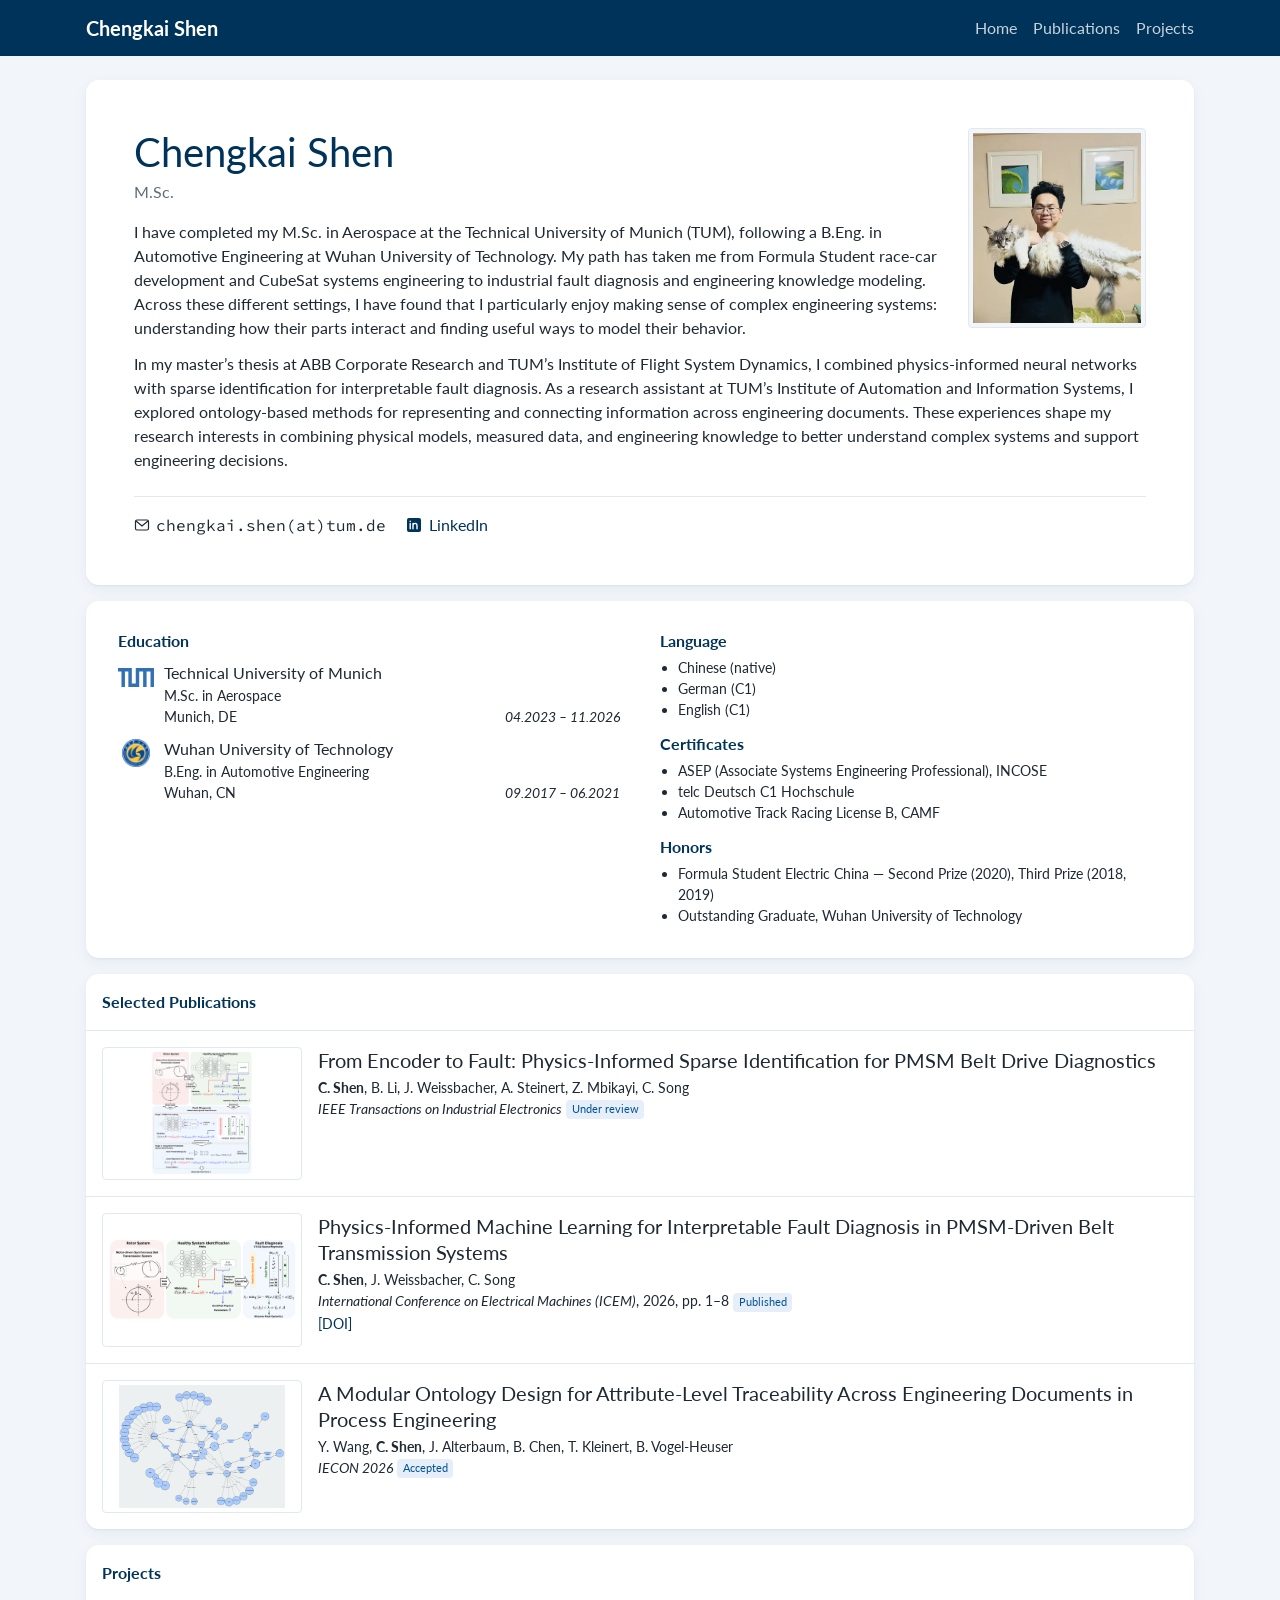
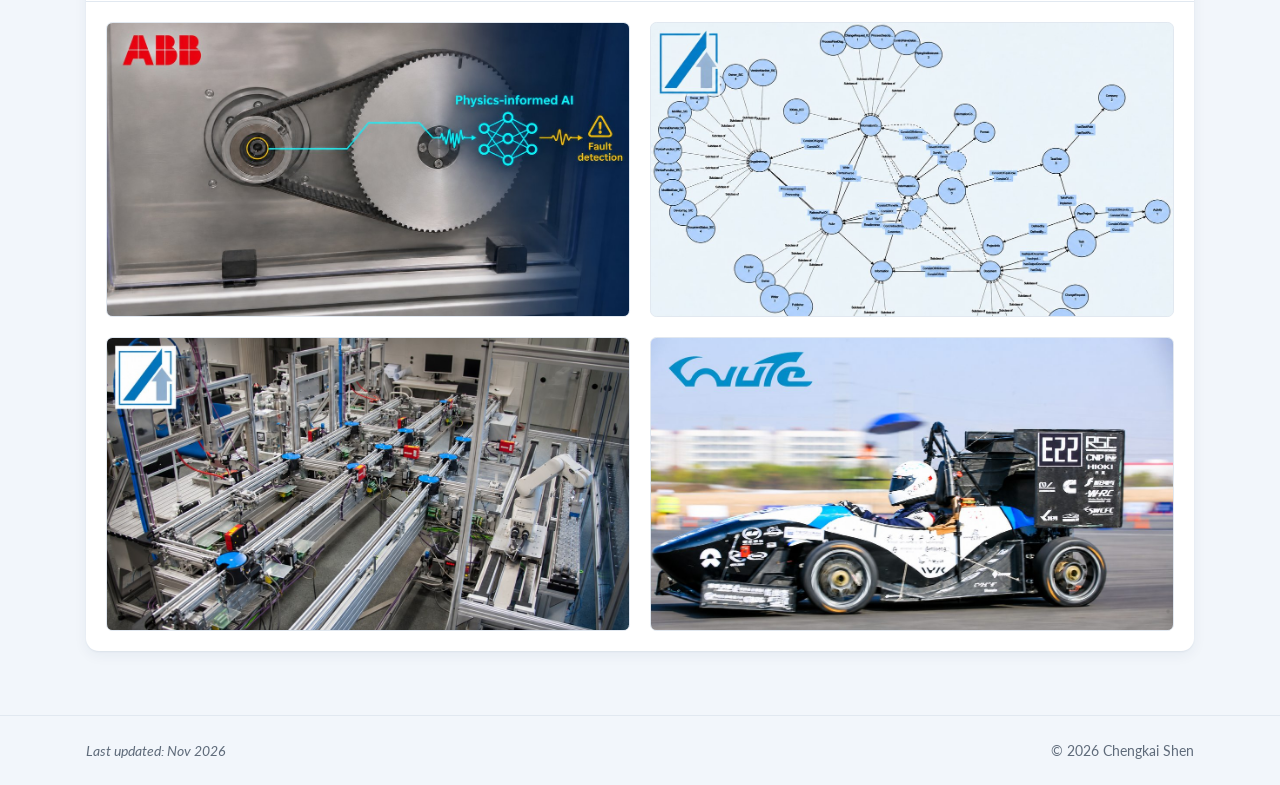
==== index.html @ e158a367 "Launch website" ====
<!DOCTYPE html>
<html lang="en">
<head>
  <meta charset="utf-8">
  <meta name="viewport" content="width=device-width, initial-scale=1">
  <meta name="color-scheme" content="light dark">
  <title>Chengkai Shen</title>
  <meta name="description" content="Chengkai Shen — M.Sc. in Aerospace, Technical University of Munich. Physics-informed machine learning, fault diagnosis, and engineering knowledge modeling.">
  <link rel="preconnect" href="https://fonts.googleapis.com">
  <link rel="preconnect" href="https://fonts.gstatic.com" crossorigin>
  <link href="https://fonts.googleapis.com/css2?family=Lato:ital,wght@0,400;0,700;1,400&family=Source+Code+Pro:wght@400&display=swap" rel="stylesheet">
  <link rel="stylesheet" href="style.css">
</head>
<body>

  <!-- Navigation -->
  <nav class="navbar">
    <div class="container navbar-inner">
      <a class="brand" href="#top">Chengkai Shen</a>
      <div class="nav-links">
        <a href="#top">Home</a>
        <a href="#publications">Publications</a>
        <a href="#projects">Projects</a>
      </div>
    </div>
  </nav>

  <main class="container" id="top">

    <!-- 1. Profile -->
    <section class="card profile">
      <img class="portrait" src="images/Profile.jpg" alt="Portrait of Chengkai Shen">

      <div class="name-row">
        <h1>Chengkai Shen</h1>
        <img class="avatar-mobile" src="images/Profile.jpg" alt="Portrait of Chengkai Shen">
      </div>
      <div class="position">M.Sc.</div>

      <div class="bio">
        <p>I have completed my M.Sc. in Aerospace at the Technical University of Munich (TUM), following a B.Eng. in Automotive Engineering at Wuhan University of Technology. My path has taken me from Formula Student race-car development and CubeSat systems engineering to industrial fault diagnosis and engineering knowledge modeling. Across these different settings, I have found that I particularly enjoy making sense of complex engineering systems: understanding how their parts interact and finding useful ways to model their behavior.</p>
        <p>In my master’s thesis at ABB Corporate Research and TUM’s Institute of Flight System Dynamics, I combined physics-informed neural networks with sparse identification for interpretable fault diagnosis. As a research assistant at TUM’s Institute of Automation and Information Systems, I explored ontology-based methods for representing and connecting information across engineering documents. These experiences shape my research interests in combining physical models, measured data, and engineering knowledge to better understand complex systems and support engineering decisions.</p>
      </div>


      <hr>

      <div class="contact-row" id="contact">
        <span class="contact-item">
          <svg class="icon" viewBox="0 0 16 16" aria-hidden="true"><rect x="1.5" y="3" width="13" height="10" rx="1.5" fill="none" stroke="currentColor" stroke-width="1.2"/><path d="M2 4l6 5 6-5" fill="none" stroke="currentColor" stroke-width="1.2"/></svg>
          <span class="mono">chengkai.shen(at)tum.de</span>
        </span>
        <a class="contact-item" href="https://www.linkedin.com/in/chengkai-shen-230096283" target="_blank" rel="noopener">
          <svg class="icon" viewBox="0 0 16 16" aria-hidden="true"><rect x="1" y="1" width="14" height="14" rx="2" fill="currentColor"/><path d="M4.2 6.5v5.3M4.2 4.3v.1M7 11.8V6.5M7 8.8c0-1.3.9-2.4 2.1-2.4 1.2 0 1.9.8 1.9 2.3v3.1" fill="none" stroke="var(--card)" stroke-width="1.4" stroke-linecap="round"/></svg>
          LinkedIn
        </a>
      </div>
    </section>

    <!-- 2. Education / Certificates / Honors -->
    <section class="card info">
      <div class="info-columns">

        <div class="info-block info-edu">
          <h6>Education</h6>
          <ul class="entries">
            <li class="edu-entry">
              <img class="logo" src="images/Logo_of_the_Technical_University_of_Munich.svg" alt="TUM logo">
              <div class="edu-body">
                <div>Technical University of Munich</div>
                <div class="small">M.Sc. in Aerospace</div>
                <div class="small meta"><span>Munich, DE</span><em>04.2023 – 11.2026</em></div>
              </div>
            </li>
            <li class="edu-entry">
              <img class="logo" src="images/Wuhan_University_of_Technology_logo.svg.webp" alt="WHUT logo">
              <div class="edu-body">
                <div>Wuhan University of Technology</div>
                <div class="small">B.Eng. in Automotive Engineering</div>
                <div class="small meta"><span>Wuhan, CN</span><em>09.2017 – 06.2021</em></div>
              </div>
            </li>
          </ul>
        </div>

        <div class="info-side">
          <div class="info-block">
            <h6>Language</h6>
            <ul class="awards small">
              <li><span>Chinese (native)</span></li>
              <li><span>German (C1)</span></li>
              <li><span>English (C1)</span></li>
            </ul>
          </div>

          <div class="info-block">
            <h6>Certificates</h6>
            <ul class="awards small">
              <li><span>ASEP (Associate Systems Engineering Professional), INCOSE</span></li>
              <li><span>telc Deutsch C1 Hochschule</span></li>
              <li><span>Automotive Track Racing License B, CAMF</span></li>
            </ul>
          </div>

          <div class="info-block">
            <h6>Honors</h6>
            <ul class="awards small">
              <li><span>Formula Student Electric China — Second Prize (2020), Third Prize (2018, 2019)</span></li>
              <li><span>Outstanding Graduate, Wuhan University of Technology</span></li>
            </ul>
          </div>
        </div>

      </div>
    </section>

    <!-- 3. Selected Publications (source: CV, 2026-11-06) -->
    <section class="card list-card" id="publications">
      <h6 class="card-title">Selected Publications</h6>

      <article class="item">
        <a class="thumb thumb-img" href="images/PIMLproject_workflow_theta_TIE.png" target="_blank" rel="noopener"><img src="images/PIMLproject_workflow_theta_TIE.png" alt="Workflow figure of the TIE paper" loading="lazy"></a>
        <div class="item-body">
          <h5>From Encoder to Fault: Physics-Informed Sparse Identification for PMSM Belt Drive Diagnostics</h5>
          <p class="small"><strong>C. Shen</strong>, B. Li, J. Weissbacher, A. Steinert, Z. Mbikayi, C. Song</p>
          <p class="small"><em>IEEE Transactions on Industrial Electronics</em> <span class="badge">Under review</span></p>
        </div>
      </article>

      <article class="item">
        <a class="thumb thumb-img" href="images/PIMLproject_workflow_ICEM.png" target="_blank" rel="noopener"><img src="images/PIMLproject_workflow_ICEM.png" alt="Workflow figure of the ICEM 2026 paper" loading="lazy"></a>
        <div class="item-body">
          <h5>Physics-Informed Machine Learning for Interpretable Fault Diagnosis in PMSM-Driven Belt Transmission Systems</h5>
          <p class="small"><strong>C. Shen</strong>, J. Weissbacher, C. Song</p>
          <p class="small"><em>International Conference on Electrical Machines (ICEM)</em>, 2026, pp. 1–8 <span class="badge">Published</span></p>
          <p class="small links"><a href="https://doi.org/10.1109/ICEM68283.2026.11757609">[DOI]</a></p>
        </div>
      </article>

      <article class="item">
        <a class="thumb thumb-img" href="images/IECON.png" target="_blank" rel="noopener"><img src="images/IECON.png" alt="Ontology figure of the IECON 2026 paper" loading="lazy"></a>
        <div class="item-body">
          <h5>A Modular Ontology Design for Attribute-Level Traceability Across Engineering Documents in Process Engineering</h5>
          <p class="small">Y. Wang, <strong>C. Shen</strong>, J. Alterbaum, B. Chen, T. Kleinert, B. Vogel-Heuser</p>
          <p class="small"><em>IECON 2026</em> <span class="badge">Accepted</span></p>
        </div>
      </article>
    </section>

    <!-- 4. Projects: two-column tiles, each opens its own page in projects/ -->
    <section class="card list-card" id="projects">
      <h6 class="card-title">Projects</h6>
      <div class="project-grid">

        <a class="tile" href="projects/abb.html">
          <div class="tile-media">
            <span class="tile-placeholder" aria-hidden="true">ABB</span>
            <img src="images/abb/tile.jpg" alt="" loading="lazy" onerror="this.remove()">
            <span class="tile-label">
              <span class="tile-title">Physics-Informed ML for Fault Diagnosis</span>
            </span>
          </div>
        </a>

        <a class="tile" href="projects/ais.html">
          <div class="tile-media">
            <span class="tile-placeholder" aria-hidden="true">AIS</span>
            <img src="images/ais/tile.jpg" alt="" loading="lazy" onerror="this.remove()">
            <span class="tile-label">
              <span class="tile-title">Inconsistency Detection of Heterogeneous Process Engineering Artifacts</span>
            </span>
          </div>
        </a>

        <a class="tile" href="projects/sa.html">
          <div class="tile-media">
            <span class="tile-placeholder" aria-hidden="true">SA</span>
            <img src="images/sa/tile.jpg" alt="" loading="lazy" onerror="this.remove()">
            <span class="tile-label">
              <span class="tile-title">Visualization Platform for Multi-Protocol Agent Communication</span>
            </span>
          </div>
        </a>

        <a class="tile" href="projects/formula-student.html">
          <div class="tile-media">
            <span class="tile-placeholder" aria-hidden="true">FS</span>
            <img src="images/formula-student/tile.jpg" alt="" loading="lazy" onerror="this.remove()">
            <span class="tile-label">
              <span class="tile-title">Formula Student</span>
              <span class="tile-sub">Team Lead &amp; Suspension Engineer &amp; Driver</span>
            </span>
          </div>
        </a>

      </div>
    </section>

  </main>

  <footer class="footer">
    <div class="container footer-inner">
      <em>Last updated: Nov 2026</em>
      <span>&copy; 2026 Chengkai Shen</span>
    </div>
  </footer>

</body>
</html>
---- style.css ----
/* ==========================================================
   Chengkai Shen — academic homepage
   Layout modeled on the luost26/academic-homepage "layout 2":
   fixed navbar, profile card, info card, publications, project tiles;
   project detail pages in projects/*.html share this stylesheet.
   Color scheme: light TUM-blue tinted page, dark TUM-blue navbar,
   TUM blue as accent (headings, links). Pure CSS, no framework.
   ========================================================== */

/* ---------- Color tokens ---------- */
:root {
  color-scheme: light dark;

  /* brand */
  --band: #003359;             /* navbar: TUM dark blue (Pantone 540) */
  --accent: #003359;           /* section headings, links: TUM dark blue (Pantone 540) */
  --accent-hover: #0065bd;     /* link hover: TUM Blue (Pantone 300) */
  --heading: #003359;          /* name: TUM Pantone 540 */

  /* surfaces */
  --bg: #f2f6fb;               /* page: ~5% TUM Blue on white */
  --card: #ffffff;
  --text: #1f2933;
  --muted: #5f6b7a;
  --border: #e1e8f0;

  --link: var(--accent);
  --link-hover: var(--accent-hover);
  --thumb-bg: #eaf1f9;
  --thumb-text: #6b8db5;
  --badge-bg: #e6eff9;
  --badge-text: #005293;
  --shadow: 0 1px 2px rgba(0, 51, 89, 0.06), 0 4px 14px rgba(0, 51, 89, 0.06);

  /* text on the band / navbar */
  --chrome-text: #ffffff;
  --chrome-muted: rgba(255, 255, 255, 0.78);
}

@media (prefers-color-scheme: dark) {
  :root {
    --band: #0a2d57;
    --accent: #79aee8;
    --accent-hover: #a6c9f0;
    --heading: #e6edf5;

    --bg: #0f1620;
    --card: #18212c;
    --text: #e4e8ee;
    --muted: #97a3b2;
    --border: #263241;

    --thumb-bg: #1f2a36;
    --thumb-text: #7d93ad;
    --badge-bg: #1f3047;
    --badge-text: #a9c8ec;
    --shadow: 0 1px 2px rgba(0, 0, 0, 0.4), 0 4px 14px rgba(0, 0, 0, 0.3);

    --chrome-text: #e4e8ee;
    --chrome-muted: rgba(228, 232, 238, 0.75);
  }
}

/* ---------- Base ---------- */
*, *::before, *::after { box-sizing: border-box; }

html { scroll-padding-top: 4.5rem; }

body {
  margin: 0;
  background: var(--bg);
  color: var(--text);
  font-family: "Lato", -apple-system, "Segoe UI", Roboto, sans-serif;
  font-size: 16px;
  line-height: 1.5;
  padding-top: 5rem;
  display: flex;
  flex-direction: column;
  min-height: 100vh;
}

a { color: var(--link); text-decoration: none; }
a:hover { color: var(--link-hover); text-decoration: underline; }

h1, h5, h6 { margin: 0; }
h6 { font-size: 1rem; font-weight: 700; color: var(--accent); }

p { margin: 0; }

hr {
  border: 0;
  border-top: 1px solid var(--border);
  margin: 1.5rem 0 1rem;
}

.small { font-size: 0.875rem; }
.muted { color: var(--muted); }
.mono  { font-family: "Source Code Pro", ui-monospace, monospace; }

.icon {
  width: 1em;
  height: 1em;
  vertical-align: -0.125em;
  margin-right: 0.15rem;
}

.container {
  width: 100%;
  max-width: 1140px;
  margin: 0 auto;
  padding: 0 16px;
}

main { flex: 1 0 auto; }

/* ---------- Navbar ---------- */
.navbar {
  position: fixed;
  top: 0;
  left: 0;
  right: 0;
  z-index: 10;
  background: var(--band);
}

.navbar-inner {
  display: flex;
  align-items: center;
  justify-content: space-between;
  flex-wrap: wrap;
  gap: 0.25rem 1rem;
  min-height: 3.5rem;
}

.brand {
  font-weight: 700;
  font-size: 1.25rem;
  color: var(--chrome-text);
}
.brand:hover { color: var(--chrome-text); text-decoration: none; }

.nav-links { display: flex; gap: 1rem; }
.nav-links a { color: var(--chrome-muted); }
.nav-links a:hover { color: var(--chrome-text); text-decoration: none; }

/* ---------- Cards ---------- */
.card {
  background: var(--card);
  border-radius: 0.8rem;
  box-shadow: var(--shadow);
  margin-bottom: 1rem;
}

/* ---------- Profile card ---------- */
.profile {
  padding: 3rem;
  display: flow-root; /* contain the floated portrait */
}

.portrait {
  float: right;
  height: 200px;
  width: auto;
  margin: 0 0 1.5rem 1.5rem;
  padding: 0.25rem;
  border: 1px solid var(--border);
  border-radius: 0.25rem;
  background: var(--bg);   /* frame uses the page background blue */
}

.name-row {
  display: flex;
  align-items: center;
  justify-content: space-between;
}

h1 {
  font-size: 2.5rem;
  font-weight: 400;
  line-height: 1.2;
  color: var(--heading);
}

.avatar-mobile { display: none; }

.position { margin-top: 0.25rem; color: var(--muted); }

.bio { margin: 1rem 0; }
.bio p + p { margin-top: 0.75rem; }

.contact-row {
  display: flex;
  flex-wrap: wrap;
  gap: 0.5rem 1.25rem;
}

.contact-item { white-space: nowrap; }

/* ---------- Info card (Education / Language / Certificates / Honors) ---------- */
.info { padding: 1.5rem; }

.info-columns {
  display: grid;
  grid-template-columns: 1fr 1fr;
  column-gap: 1.5rem;
  align-items: start;
}

.info-block { padding: 0.25rem 0.5rem 1rem; }

.info-block h6 { margin-bottom: 0.5rem; }

/* tighter spacing between Language / Certificates / Honors */
.info-side .info-block { padding-bottom: 0.5rem; }
.info-side .info-block h6 { margin-bottom: 0.25rem; }

.entries {
  list-style: none;
  margin: 0;
  padding: 0;
}

.entries li { margin-bottom: 0.6rem; }

.edu-entry {
  display: flex;
  gap: 0.6rem;
  align-items: flex-start;
}

.logo {
  width: 36px;
  height: 28px;
  object-fit: contain;
  flex-shrink: 0;
  margin-top: 0.15rem;
}

.edu-body { flex: 1; min-width: 0; }

.meta,
.awards li {
  display: flex;
  justify-content: space-between;
  gap: 1rem;
}

.meta em,
.awards em {
  white-space: nowrap;
  margin-top: auto;
}

.awards {
  margin: 0;
  padding-left: 1.1rem;
}

.awards li { display: list-item; }
.awards li em { float: right; margin-left: 1rem; }

/* ---------- List cards (Publications / Projects) ---------- */
.card-title {
  padding: 1rem;
  border-bottom: 1px solid var(--border);
}

/* Publication / project items */
.item {
  display: flex;
  gap: 1rem;
  padding: 1rem;
  border-bottom: 1px solid var(--border);
}
.item:last-child { border-bottom: 0; }

.thumb {
  flex: 0 0 160px;
  aspect-ratio: 3 / 2;
  border-radius: 0.25rem;
  background: var(--thumb-bg);
  color: var(--thumb-text);
  display: flex;
  align-items: center;
  justify-content: center;
  font-weight: 700;
  letter-spacing: 0.05em;
}

/* figure thumbnails (publications) */
.thumb-img {
  flex-basis: 200px;
  background: #ffffff;
  border: 1px solid var(--border);
  padding: 4px;
  overflow: hidden;
}

.thumb-img img {
  width: 100%;
  height: 100%;
  object-fit: contain;
  display: block;
}

.item-body { flex: 1; min-width: 0; }

.item h5 {
  font-size: 1.25rem;
  font-weight: 400;
  line-height: 1.3;
  margin-bottom: 0.25rem;
}

.badge {
  display: inline-block;
  padding: 0.1em 0.5em;
  border-radius: 0.25rem;
  background: var(--badge-bg);
  color: var(--badge-text);
  font-size: 0.8em;
  vertical-align: 0.05em;
}

.links { margin-top: 0.1rem; }

/* ---------- Project tiles (index) ---------- */
.project-grid {
  display: grid;
  grid-template-columns: 1fr 1fr;
  gap: 1.25rem;
  padding: 1.25rem;
}

.tile { display: block; color: var(--text); }
.tile:hover { color: var(--text); text-decoration: none; }

.tile-media {
  position: relative;
  aspect-ratio: 16 / 9;
  border-radius: 0.4rem;
  overflow: hidden;
  background: var(--thumb-bg);
  border: 1px solid var(--border);
}

.tile-media img {
  position: absolute;   /* covers the placeholder; removed if tile.jpg is missing */
  inset: 0;
  width: 100%;
  height: 100%;
  object-fit: cover;
  display: block;
  transition: transform 0.3s ease;
}

.tile-placeholder {
  position: absolute;
  inset: 0;
  display: flex;
  align-items: center;
  justify-content: center;
  color: var(--thumb-text);
  font-weight: 700;
  font-size: 1.25rem;
  letter-spacing: 0.05em;
}

/* title label: hidden, appears bottom-right on hover */
.tile-label {
  position: absolute;
  right: 0.5rem;
  bottom: 0.5rem;
  max-width: calc(100% - 1rem);
  padding: 0.4rem 0.7rem;
  border-radius: 0.25rem;
  background: rgba(0, 51, 89, 0.88);
  color: #ffffff;
  text-align: right;
  line-height: 1.3;
  opacity: 0;
  transform: translateY(4px);
  transition: opacity 0.15s ease, transform 0.15s ease;
  pointer-events: none;
}

.tile:hover .tile-label,
.tile:focus-visible .tile-label { opacity: 1; transform: none; }
.tile:hover .tile-media img { transform: scale(1.03); }
.tile:focus-visible .tile-media { outline: 2px solid var(--link-hover); outline-offset: 2px; }

.tile-title { display: block; font-size: 0.875rem; }
@media (min-width: 1200px) {
  .tile-title { white-space: nowrap; }   /* keep long project names on one line */
}
.tile-sub { display: block; font-size: 0.8rem; opacity: 0.85; margin-top: 0.1rem; }

/* touch screens have no hover: keep the label visible */
@media (hover: none) {
  .tile-label { opacity: 1; transform: none; }
}

@media (max-width: 767px) {
  .tile-label { right: 0.5rem; bottom: 0.5rem; max-width: calc(100% - 1rem); padding: 0.3rem 0.6rem; }
  .tile-title { font-size: 0.9rem; }
  .tile-sub { font-size: 0.72rem; }
}

/* ---------- Project detail pages (projects/*.html) ---------- */
.back-link {
  display: inline-block;
  margin-bottom: 0.75rem;
  font-size: 0.875rem;
}

.project-page {
  padding: 3rem;
  --col: 60rem;   /* width of the text/figure column; wide enough for a one-line title */
}

.project-head {
  display: grid;
  grid-template-columns: 1fr 1fr;
  gap: 2rem;
  margin-bottom: 2rem;
}

.project-head.is-single { grid-template-columns: 1fr; max-width: var(--col); }

.project-title {
  font-size: 2rem;
  line-height: 1.25;
}

.project-sub { margin-top: 0.5rem; }
.project-meta { margin-top: 0.25rem; color: var(--muted); }

.project-facts {
  list-style: none;
  margin: 0;
  padding: 0;
}
.project-facts li {
  padding: 0.35rem 0;
  border-bottom: 1px solid var(--border);
}
.project-facts li:first-child { padding-top: 0; }

.project-text { max-width: var(--col); }
.project-text a { text-decoration: underline; text-underline-offset: 2px; }
.project-text p + p { margin-top: 1rem; }

.project-figure { margin: 2rem 0; max-width: var(--col); }   /* same width as .project-text */
.project-figure a { display: block; }
.project-figure video {   /* silent looping clips, shown like GIFs */
  width: 100%;
  height: auto;
  display: block;
  border-radius: 0.25rem;
  background: #ffffff;
}
.project-figure img {
  width: 100%;
  height: auto;
  display: block;
  border-radius: 0.25rem;
  background: #ffffff;   /* diagrams have transparent backgrounds */
}
.project-figure figcaption { margin-top: 0.4rem; font-size: 0.875rem; color: var(--muted); }

.project-pair {
  max-width: var(--col);
  display: grid;
  grid-template-columns: 1fr 1fr;
  gap: 1.5rem;
  margin: 2rem 0;
}
.project-pair .project-figure { margin: 0; }

.project-triple {
  display: grid;
  grid-template-columns: repeat(3, 1fr);
  gap: 1rem;
  margin: 2rem 0;
  align-items: start;
}
.project-triple .project-figure { margin: 0; }

/* narrower figures for diagrams that need not span the full width */
.project-pair.is-narrow { max-width: 48rem; }
.project-figure.is-narrow { max-width: 36rem; }
.project-figure.is-mid { max-width: 42rem; }
.project-figure.is-65 { max-width: calc(var(--col) * 0.65); }
.project-figure.is-70 { max-width: calc(var(--col) * 0.7); }

/* team logo on the title line, right-aligned, same height as the title line */
.project-title-row {
  display: flex;
  align-items: center;
  justify-content: space-between;
  gap: 1.5rem;
}
.project-logo {
  height: 2.5rem;   /* = title line height (2rem x 1.25) */
  width: auto;
  flex-shrink: 0;
}
.project-figure.is-80 { max-width: calc(var(--col) * 0.8); }

.project-text + .project-text { margin-top: 1rem; }

.project-ack {
  margin-top: 2.5rem;
  padding-top: 1rem;
  border-top: 1px solid var(--border);
  color: var(--muted);
}

.figure-placeholder {
  aspect-ratio: 16 / 9;
  border-radius: 0.25rem;
  background: var(--thumb-bg);
  color: var(--thumb-text);
  display: flex;
  align-items: center;
  justify-content: center;
  font-size: 0.875rem;
}

.project-related {
  margin-top: 2rem;
  padding-top: 1rem;
  border-top: 1px solid var(--border);
}

/* pair with equal image heights: each figure grows in proportion to its
   image aspect ratio (--ar = width / height), so both images end up equally tall */
.project-pair.equal-h { display: flex; align-items: flex-start; }
.project-pair.equal-h > .project-figure { flex: var(--ar, 1) 1 0; min-width: 0; }
@media (min-width: 1024px) {
  .project-pair.equal-h.is-narrow figcaption { white-space: nowrap; }   /* keep short captions on one line */
}

/* related paper block: title, authors, venue, abstract */
.project-paper {
  max-width: var(--col);
  margin: 1.5rem auto 0;
  padding: 1.25rem 1.5rem;
  border-left: 3px solid var(--link);
  border-radius: 0.25rem;
  background: var(--bg);
}
.project-paper-title {
  font-size: 1.1rem;
  font-weight: 700;
  line-height: 1.35;
  margin: 0 0 0.4rem;
}
.project-paper p { margin: 0.2rem 0; }
.project-paper-abstract {
  margin-top: 0.9rem !important;
  font-size: 0.9rem;
  line-height: 1.6;
  text-align: justify;
  hyphens: auto;
}

/* download link (e.g. thesis PDF) */
.project-download { margin: 2rem 0 0; }
.project-download a {
  display: inline-block;
  padding: 0.45rem 0.9rem;
  border: 1px solid var(--link);
  border-radius: 0.3rem;
  font-size: 0.9rem;
}
.project-download a::before { content: "↓ "; }
.project-download a:hover { background: var(--link); color: #ffffff; text-decoration: none; }
.project-ack a { color: inherit; text-decoration: underline; text-underline-offset: 2px; }

/* Centered column: text and figures sit in one centered column */
.project-head.is-single,
.project-text,
.project-figure,
.project-pair,
.project-triple,
.project-download,
.project-ack {
  margin-left: auto;
  margin-right: auto;
}
.project-ack,
.project-download { max-width: var(--col); }

/* ---------- Footer ---------- */
.footer {
  flex-shrink: 0;
  margin-top: 3rem;
  padding: 1.5rem 0;
  border-top: 1px solid var(--border);
  color: var(--muted);
  font-size: 0.875rem;
}

.footer-inner {
  display: flex;
  justify-content: space-between;
  gap: 1rem;
}

/* ---------- Responsive ---------- */
@media (max-width: 991px) {
  .info-columns { grid-template-columns: 1fr; }
}

@media (max-width: 700px) {
  .project-grid,
  .project-head,
  .project-pair,
  .project-triple { grid-template-columns: 1fr; }
  .project-pair.equal-h { flex-direction: column; }
  .project-title-row { flex-direction: column-reverse; align-items: flex-start; gap: 0.75rem; }
  .project-logo { height: 2rem; }
  .project-grid { gap: 1.25rem; padding: 1rem; }
  .project-page { padding: 1.5rem; }
  .project-head { gap: 1rem; }
  .project-title { font-size: 1.6rem; }
}

@media (max-width: 767px) {
  .profile { padding: 1.5rem; }

  .portrait { display: none; }

  .avatar-mobile {
    display: block;
    width: 56px;
    height: 56px;
    border-radius: 50%;
    object-fit: cover;
    object-position: 50% 20%;
    flex-shrink: 0;
  }

  h1 { font-size: 2rem; }

  .info { padding: 1rem; }

  .thumb { display: none; }

  .item { padding: 1rem 1.25rem; }
  .item h5 { font-size: 1.1rem; }
}
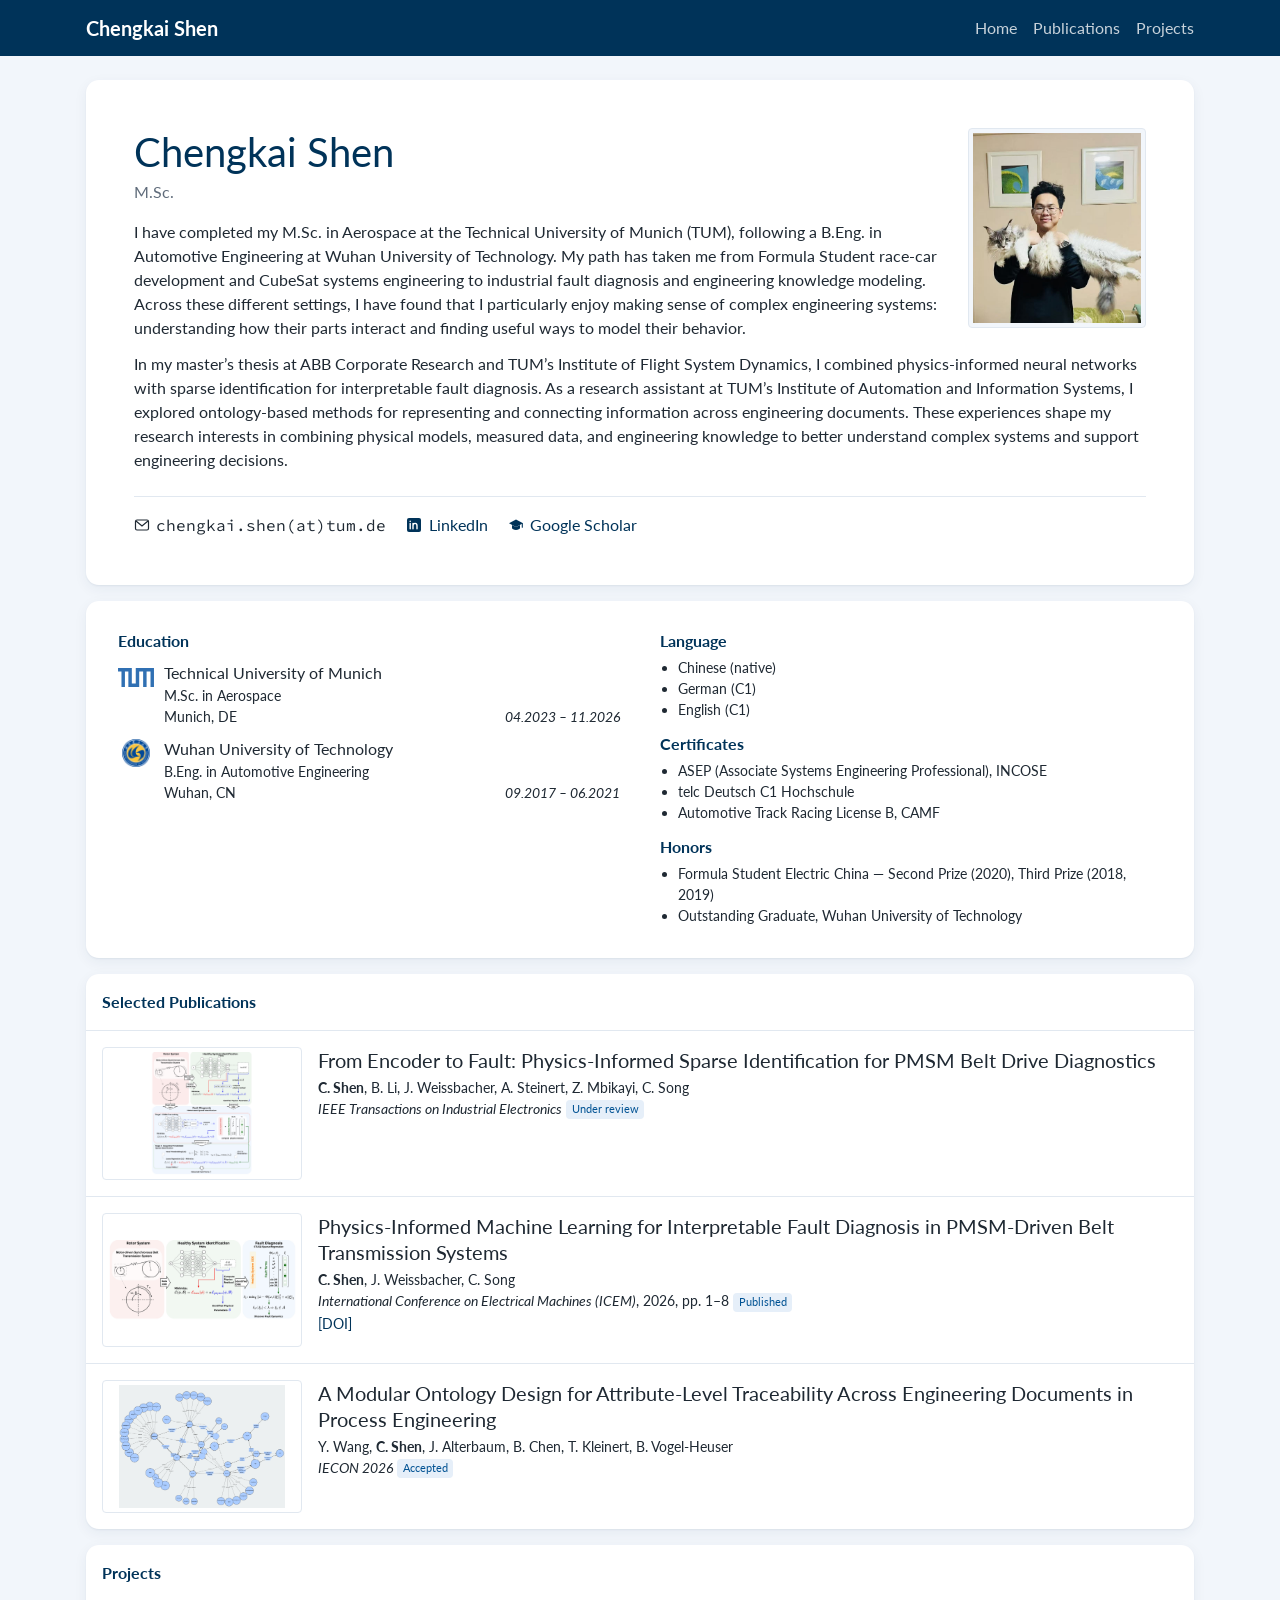
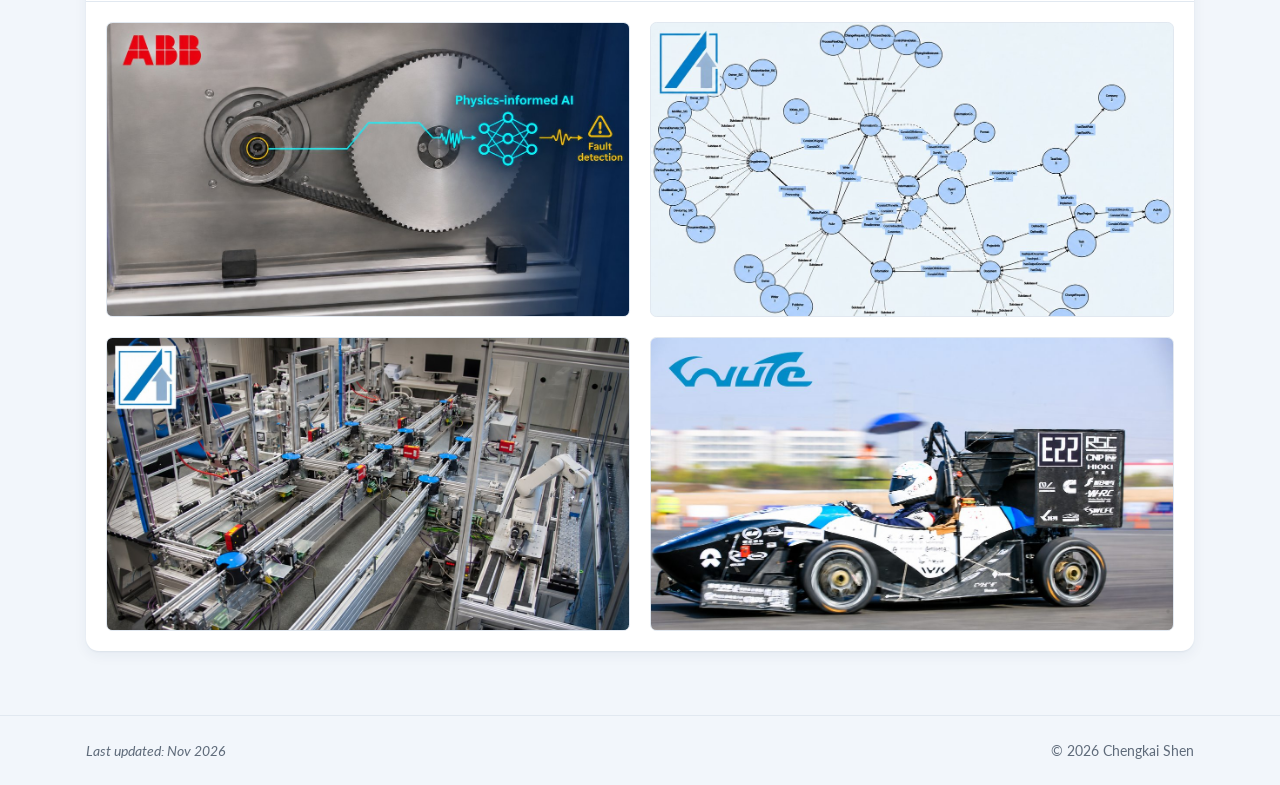
==== commit a0167b74: "Update link" ====
--- a/index.html
+++ b/index.html
@@ -53,6 +53,10 @@
         <a class="contact-item" href="https://www.linkedin.com/in/chengkai-shen-230096283" target="_blank" rel="noopener">
           <svg class="icon" viewBox="0 0 16 16" aria-hidden="true"><rect x="1" y="1" width="14" height="14" rx="2" fill="currentColor"/><path d="M4.2 6.5v5.3M4.2 4.3v.1M7 11.8V6.5M7 8.8c0-1.3.9-2.4 2.1-2.4 1.2 0 1.9.8 1.9 2.3v3.1" fill="none" stroke="var(--card)" stroke-width="1.4" stroke-linecap="round"/></svg>
           LinkedIn
+        </a>
+        <a class="contact-item" href="https://scholar.google.com/citations?user=XCl_3sYAAAAJ" target="_blank" rel="noopener">
+          <svg class="icon" viewBox="0 0 16 16" aria-hidden="true"><path d="M8 2.5 1 6.2 8 9.9l7-3.7L8 2.5z" fill="currentColor"/><path d="M4 7.9v3.2c0 .9 1.8 2 4 2s4-1.1 4-2V7.9L8 10 4 7.9z" fill="currentColor"/><path d="M14.3 6.6v3.6" stroke="currentColor" stroke-width="1.1" stroke-linecap="round"/></svg>
+          Google Scholar
         </a>
       </div>
     </section>
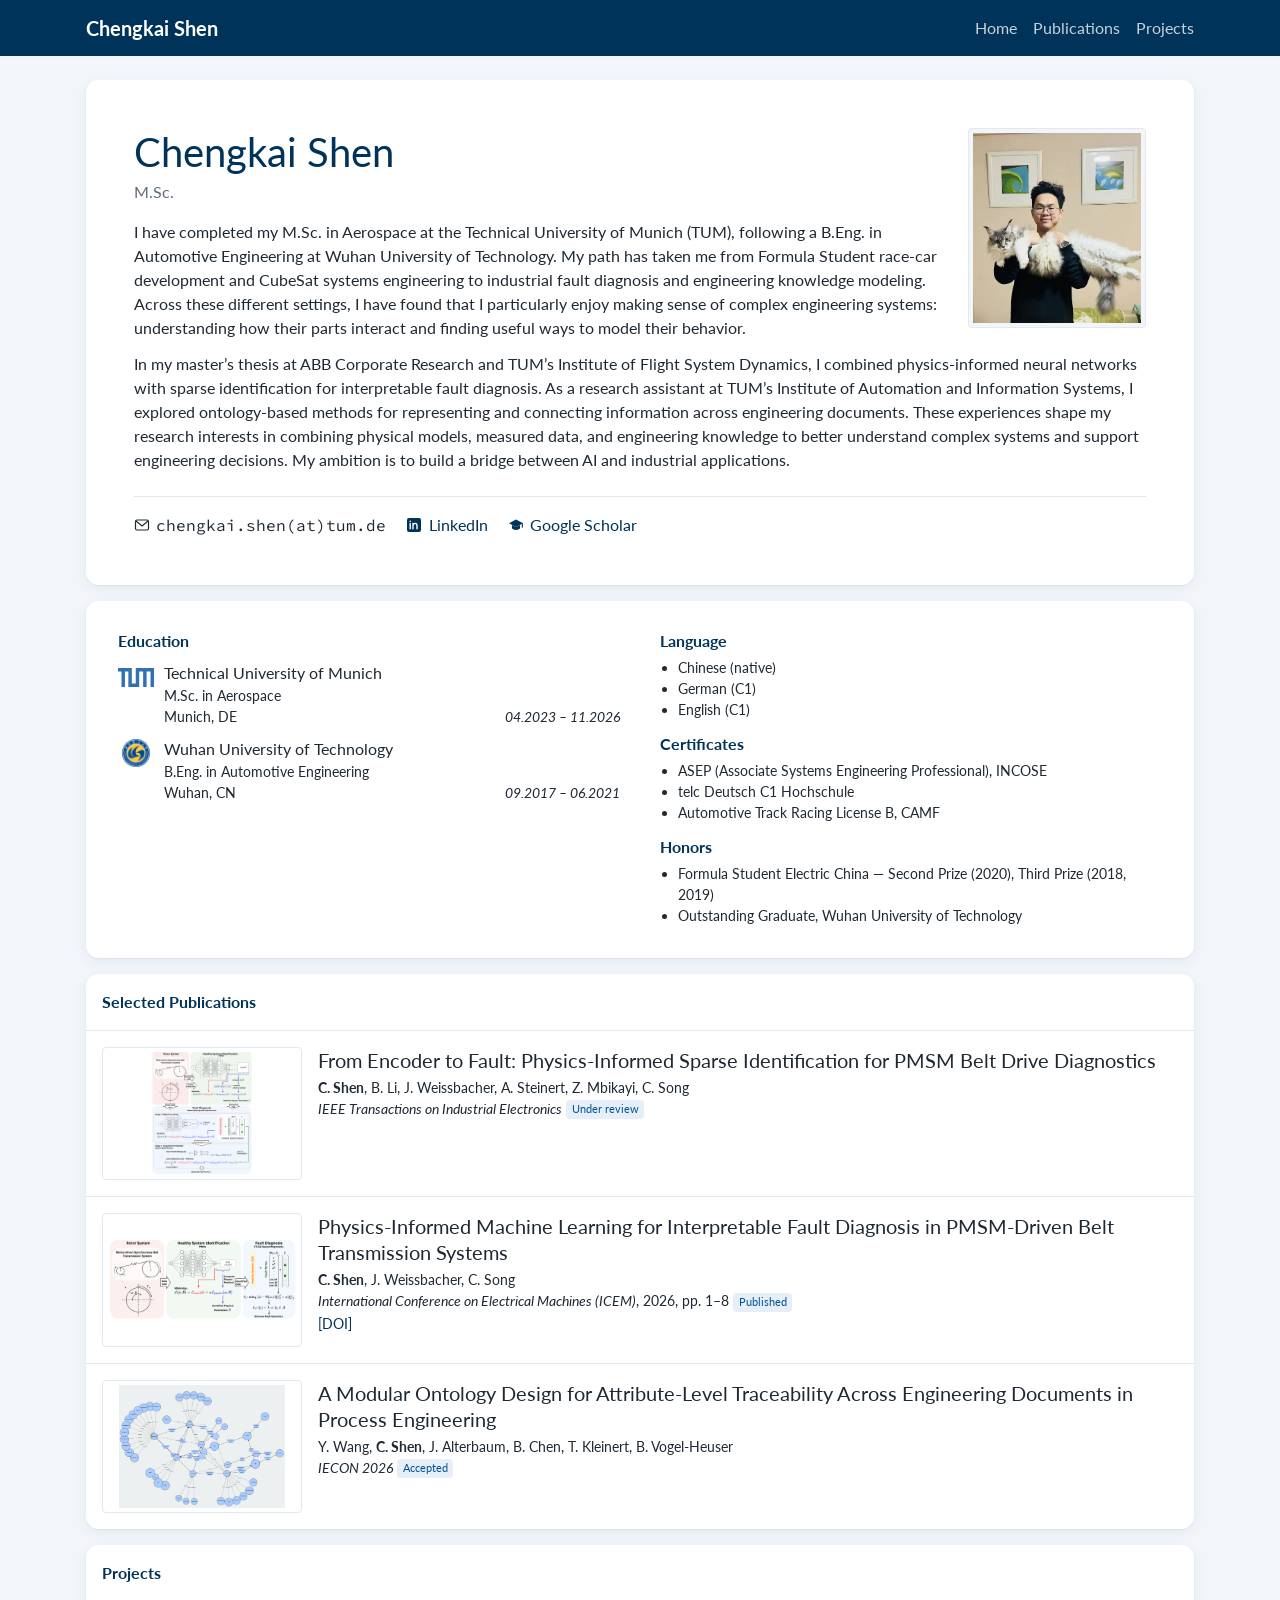
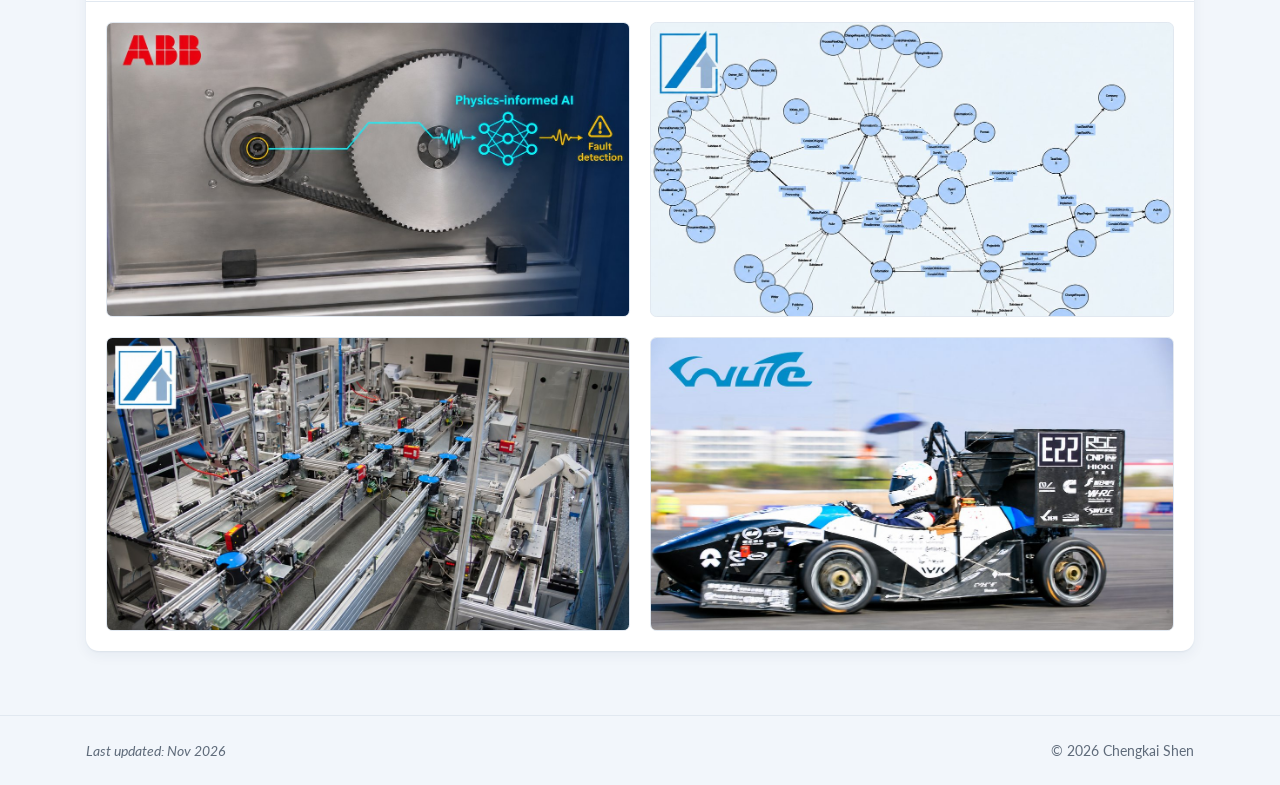
==== commit 2f10c966: "Add files via upload" ====
--- a/index.html
+++ b/index.html
@@ -39,7 +39,7 @@
 
       <div class="bio">
         <p>I have completed my M.Sc. in Aerospace at the Technical University of Munich (TUM), following a B.Eng. in Automotive Engineering at Wuhan University of Technology. My path has taken me from Formula Student race-car development and CubeSat systems engineering to industrial fault diagnosis and engineering knowledge modeling. Across these different settings, I have found that I particularly enjoy making sense of complex engineering systems: understanding how their parts interact and finding useful ways to model their behavior.</p>
-        <p>In my master’s thesis at ABB Corporate Research and TUM’s Institute of Flight System Dynamics, I combined physics-informed neural networks with sparse identification for interpretable fault diagnosis. As a research assistant at TUM’s Institute of Automation and Information Systems, I explored ontology-based methods for representing and connecting information across engineering documents. These experiences shape my research interests in combining physical models, measured data, and engineering knowledge to better understand complex systems and support engineering decisions.</p>
+        <p>In my master’s thesis at ABB Corporate Research and TUM’s Institute of Flight System Dynamics, I combined physics-informed neural networks with sparse identification for interpretable fault diagnosis. As a research assistant at TUM’s Institute of Automation and Information Systems, I explored ontology-based methods for representing and connecting information across engineering documents. These experiences shape my research interests in combining physical models, measured data, and engineering knowledge to better understand complex systems and support engineering decisions. My ambition is to build a bridge between AI and industrial applications.</p>
       </div>
 
 
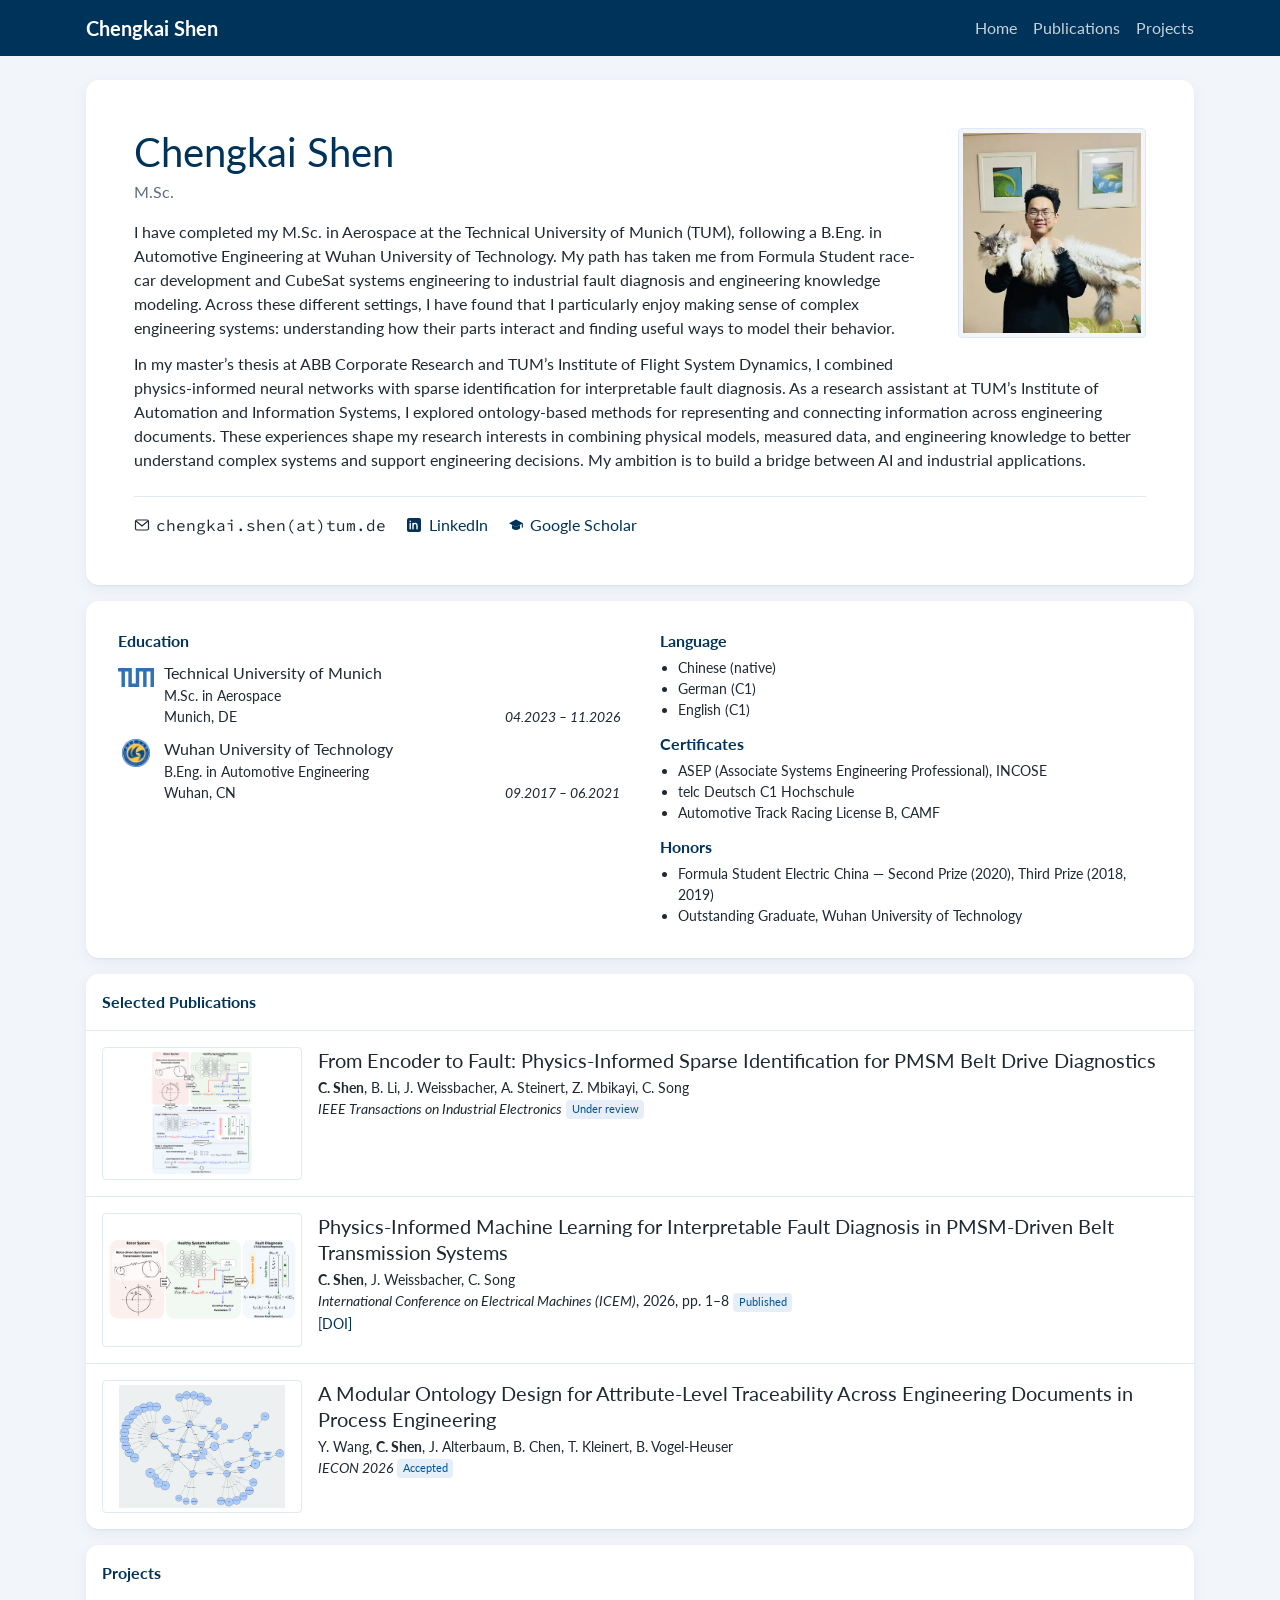
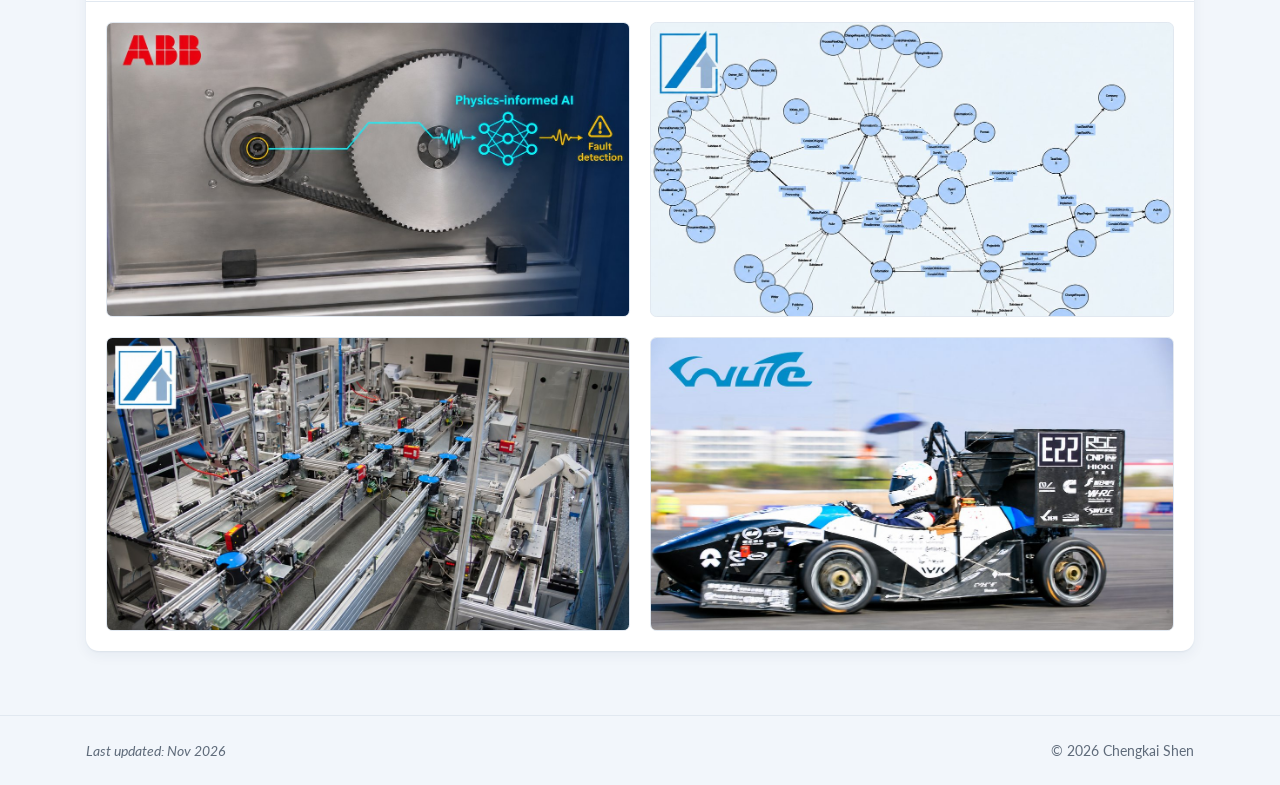
==== commit b64425ca: "update images" ====
--- a/index.html
+++ b/index.html
@@ -29,11 +29,17 @@
 
     <!-- 1. Profile -->
     <section class="card profile">
-      <img class="portrait" src="images/Profile.jpg" alt="Portrait of Chengkai Shen">
+      <!-- portrait: second photo fades in on hover -->
+      <div class="portrait">
+        <div class="portrait-frame">
+          <img class="portrait-img" src="images/Profile1.jpg" alt="Portrait of Chengkai Shen">
+          <img class="portrait-img portrait-alt" src="images/Profile2.jpg" alt="" aria-hidden="true">
+        </div>
+      </div>
 
       <div class="name-row">
         <h1>Chengkai Shen</h1>
-        <img class="avatar-mobile" src="images/Profile.jpg" alt="Portrait of Chengkai Shen">
+        <img class="avatar-mobile" src="images/Profile1.jpg" alt="Portrait of Chengkai Shen">
       </div>
       <div class="position">M.Sc.</div>
 
--- a/style.css
+++ b/style.css
@@ -159,14 +159,33 @@
 
 .portrait {
   float: right;
-  height: 200px;
-  width: auto;
   margin: 0 0 1.5rem 1.5rem;
   padding: 0.25rem;
   border: 1px solid var(--border);
   border-radius: 0.25rem;
   background: var(--bg);   /* frame uses the page background blue */
 }
+
+/* fixed frame so both photos share the same size; the second fades in on hover */
+.portrait-frame {
+  position: relative;
+  width: 178px;
+  height: 200px;
+  overflow: hidden;
+}
+.portrait-img {
+  position: absolute;
+  inset: 0;
+  width: 100%;
+  height: 100%;
+  object-fit: cover;
+  object-position: center 35%;
+}
+.portrait-alt {
+  opacity: 0;
+  transition: opacity 0.4s ease;
+}
+.portrait:hover .portrait-alt { opacity: 1; }
 
 .name-row {
   display: flex;
